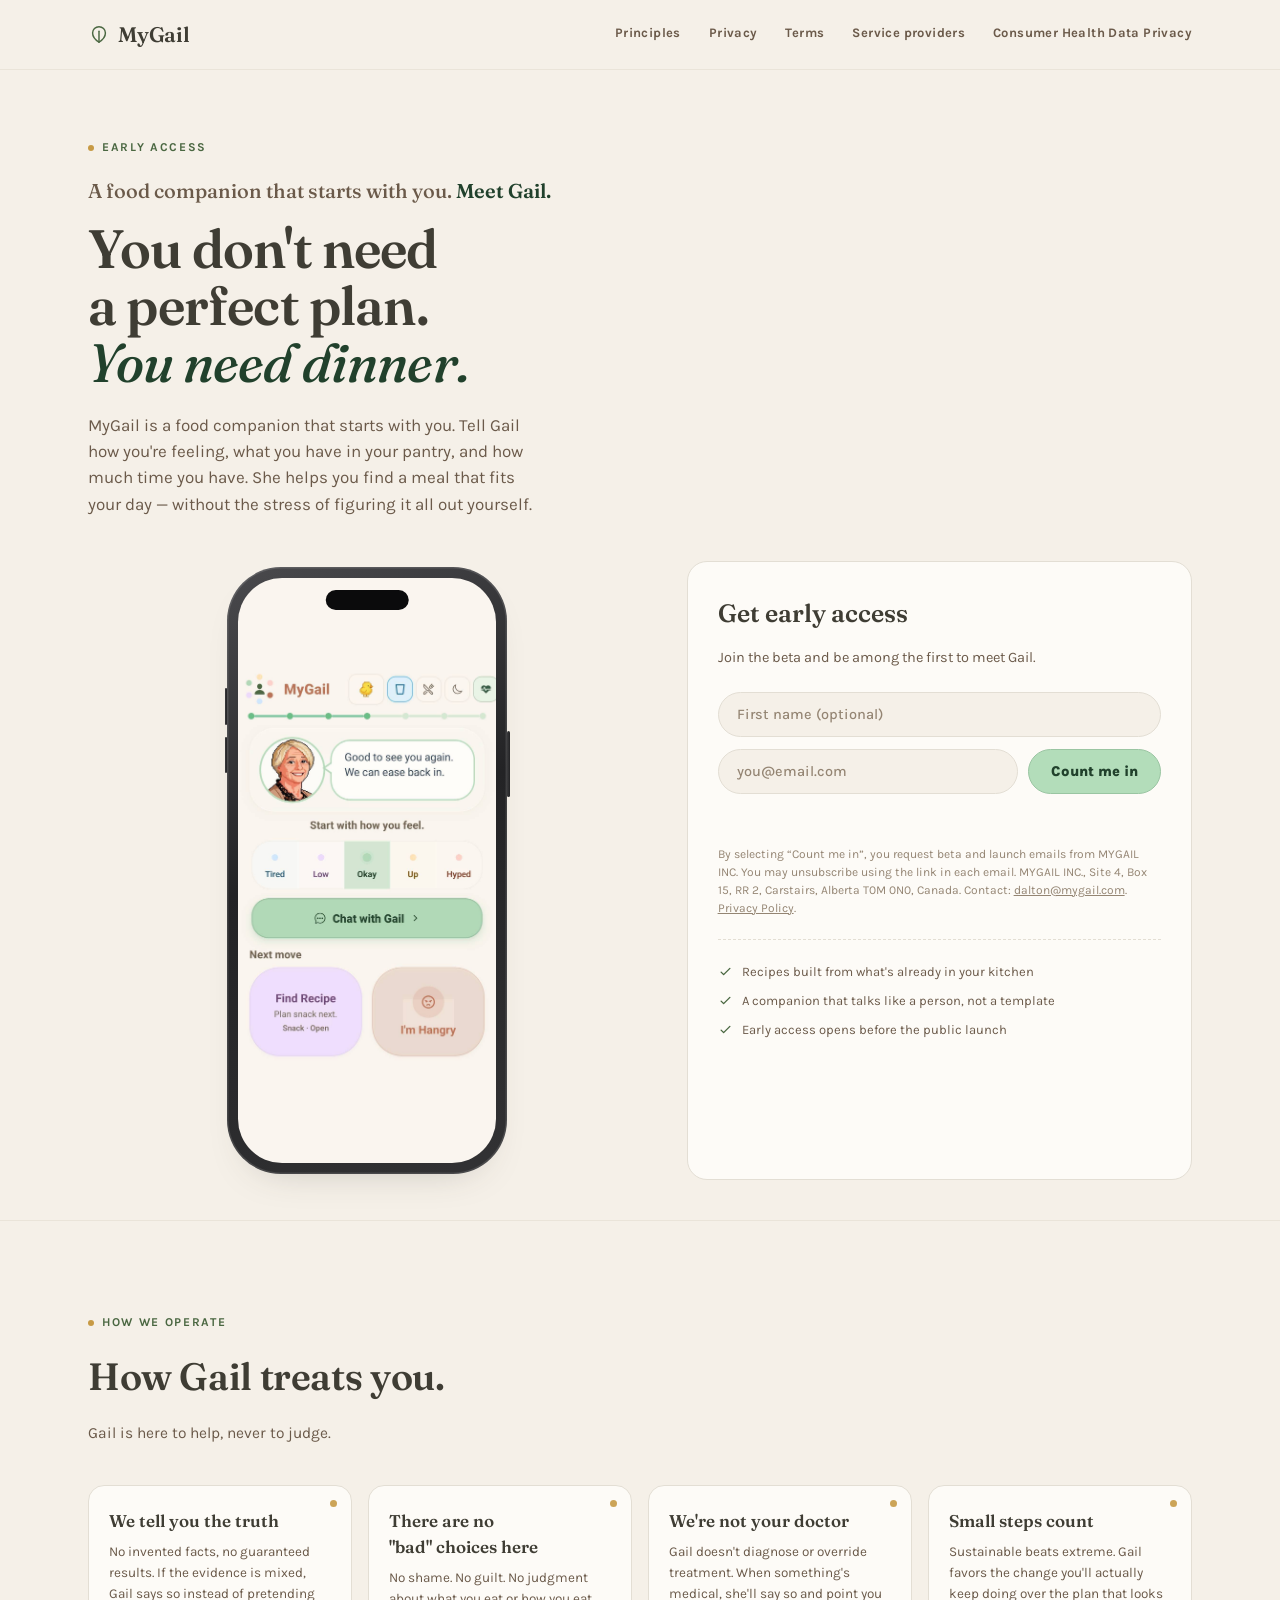
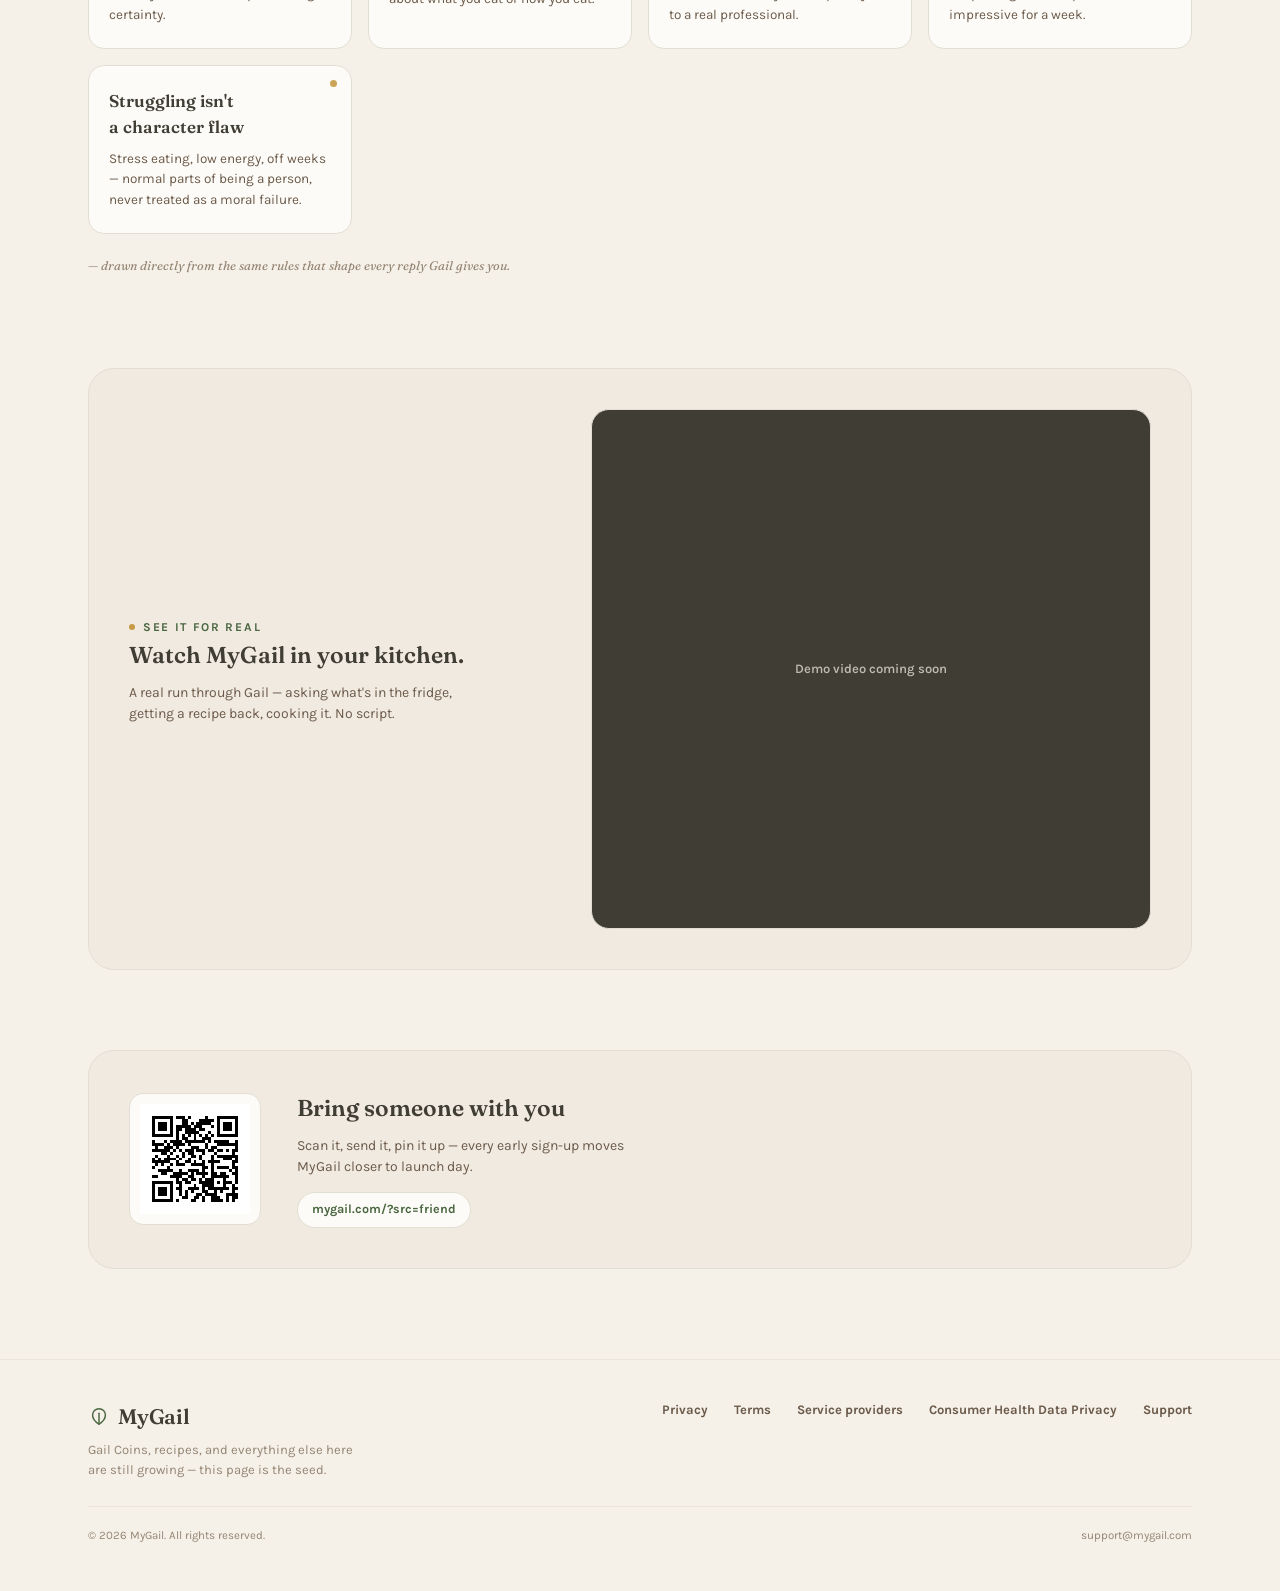
==== index.html @ 5f6d194d "Publish public MyGail website and November 2026 legal documents" ====
<!doctype html>
<html lang="en">
<head>
<meta charset="utf-8">
<meta name="viewport" content="width=device-width,initial-scale=1">
<title>MyGail — Get Early Access</title>
<meta name="description" content="MyGail is a food companion that starts with you. Tell Gail how you're feeling, what's in your pantry, and how much time you have — she helps you find a meal that fits your day. Join the beta.">
<link rel="preconnect" href="https://fonts.googleapis.com">
<link rel="preconnect" href="https://fonts.gstatic.com" crossorigin>
<link href="https://fonts.googleapis.com/css2?family=Fraunces:ital,opsz,wght@0,9..144,400..600;1,9..144,500&family=Karla:wght@500;600;700;800&display=swap" rel="stylesheet">
<!--
  Analytics: not wired up yet. Once you pick a tool (Plausible is a good
  privacy-friendly default that pairs well with a waitlist page), drop its
  snippet here. Example for Plausible:
  <script defer data-domain="mygail.com" src="https://plausible.io/js/script.js"></script>
-->
<style>
  :root {
    --ground: #F5F0E8;
    --surface: #FDFBF7;
    --surface-dim: #F1EAE0;
    --border: #E3DED4;
    --border-soft: #EAE4D9;
    --ink: #3F3D34;
    --ink-soft: #6B5A4A;
    --ink-faint: #948573;
    --sage: #B3DDBA;
    --sage-border: #9AC5A2;
    --sage-deep: #21412C;
    --moss: #4A6741;
    --honey: #C79A45;
    --honey-soft: #F1E4C8;
    --dinner-fill: #FFE8E3;
    --dinner-border: #EDC2B8;
    --shadow-soft: 0 18px 40px -28px rgba(63, 61, 52, 0.35);
    --radius-card: 20px;
    --radius-pill: 999px;
    --max: 1160px;
  }

  * { box-sizing: border-box; }
  html { scroll-behavior: smooth; }

  body {
    margin: 0;
    background: var(--ground);
    color: var(--ink);
    font-family: 'Karla', -apple-system, sans-serif;
    font-size: 16px;
    line-height: 1.55;
    -webkit-font-smoothing: antialiased;
  }

  img, svg, video { display: block; max-width: 100%; }

  a { color: inherit; }

  h1, h2, h3 {
    font-family: 'Fraunces', Georgia, serif;
    font-weight: 600;
    color: var(--ink);
    text-wrap: balance;
    margin: 0;
  }

  .wrap {
    max-width: var(--max);
    margin: 0 auto;
    padding: 0 28px;
  }

  .eyebrow {
    font-family: 'Karla', sans-serif;
    font-weight: 700;
    font-size: 12px;
    letter-spacing: 0.14em;
    text-transform: uppercase;
    color: var(--moss);
    display: inline-flex;
    align-items: center;
    gap: 8px;
  }

  .eyebrow .dot {
    width: 6px;
    height: 6px;
    border-radius: 50%;
    background: var(--honey);
  }

  /* ---------- header ---------- */
  header.site {
    position: sticky;
    top: 0;
    z-index: 20;
    background: rgba(245, 240, 232, 0.86);
    backdrop-filter: blur(10px);
    border-bottom: 1px solid var(--border-soft);
  }
  header.site .bar {
    display: flex;
    align-items: center;
    justify-content: space-between;
    padding: 18px 28px;
  }
  .wordmark {
    font-family: 'Fraunces', serif;
    font-weight: 600;
    font-size: 21px;
    letter-spacing: -0.01em;
    display: flex;
    align-items: center;
    gap: 8px;
    text-decoration: none;
    color: var(--ink);
  }
  .wordmark svg { width: 22px; height: 22px; }
  nav.site-nav {
    display: flex;
    gap: 28px;
    font-size: 13px;
    font-weight: 700;
    letter-spacing: 0.03em;
  }
  nav.site-nav a {
    text-decoration: none;
    color: var(--ink-soft);
    border-bottom: 1px solid transparent;
    padding-bottom: 2px;
    transition: color 0.15s ease, border-color 0.15s ease;
  }
  nav.site-nav a:hover, nav.site-nav a:focus-visible {
    color: var(--sage-deep);
    border-color: var(--sage-border);
  }
  @media (max-width: 620px) {
    nav.site-nav { display: none; }
  }

  /* ---------- hero ---------- */
  .hero {
    padding: 64px 0 40px;
  }
  .hero-head {
    max-width: 640px;
    margin-bottom: 44px;
  }
  .hero-head .eyebrow { margin-bottom: 18px; }
  .hero-lead {
    font-family: 'Fraunces', Georgia, serif;
    font-size: 20px;
    font-weight: 500;
    color: var(--ink-soft);
    margin: 0 0 14px;
  }
  .hero-lead strong { color: var(--sage-deep); font-weight: 600; }
  .hero-head h1 {
    font-size: clamp(34px, 5.4vw, 54px);
    line-height: 1.06;
    letter-spacing: -0.015em;
  }
  .hero-head h1 em {
    font-style: italic;
    font-weight: 500;
    color: var(--sage-deep);
  }
  .hero-head p.sub {
    margin-top: 20px;
    font-size: 17px;
    color: var(--ink-soft);
    max-width: 46ch;
  }

  .hero-grid {
    display: grid;
    grid-template-columns: minmax(0, 1.05fr) minmax(0, 0.95fr);
    gap: 40px;
    align-items: start;
  }
  @media (max-width: 880px) {
    .hero-grid { grid-template-columns: 1fr; gap: 32px; }
  }

  /* ---------- phone demo (real iPhone-style frame) ---------- */
  .phone-stage {
    display: flex;
    justify-content: center;
    padding: 6px 26px;
  }
  .phone {
    position: relative;
    width: 100%;
    max-width: 280px;
    aspect-ratio: 9 / 19.5;
    background: linear-gradient(155deg, #4a4a4d, #232325 45%, #323234 100%);
    border-radius: 54px;
    padding: 11px;
    box-shadow: var(--shadow-soft), inset 0 0 0 1.5px rgba(255,255,255,0.12);
  }
  .phone-btn {
    position: absolute;
    background: linear-gradient(90deg, #3a3a3c, #232325);
    border-radius: 3px;
  }
  .phone-btn-power { right: -2.5px; top: 27%; width: 2.5px; height: 11%; }
  .phone-btn-vol-up { left: -2.5px; top: 20%; width: 2.5px; height: 6%; }
  .phone-btn-vol-down { left: -2.5px; top: 28%; width: 2.5px; height: 6%; }
  .phone-screen {
    background: #FAF5EF;
    border-radius: 44px;
    height: 100%;
    position: relative;
    overflow: hidden;
    font-family: -apple-system, BlinkMacSystemFont, 'Segoe UI', Roboto, sans-serif;
  }
  .dynamic-island {
    position: absolute;
    top: 12px;
    left: 50%;
    transform: translateX(-50%);
    width: 32%;
    height: 3.2%;
    min-height: 20px;
    background: #0b0b0c;
    border-radius: 999px;
    z-index: 3;
  }
  .phone-real-shot {
    position: absolute;
    top: 15%;
    left: 0;
    right: 0;
    bottom: 0;
    width: 100%;
    height: 85%;
    object-fit: contain;
    object-position: top center;
    z-index: 1;
  }
  .phone-header {
    display: flex;
    align-items: center;
    gap: 9px;
    margin-bottom: 16px;
  }
  .phone-avatar {
    width: 34px;
    height: 34px;
    border-radius: 50%;
    overflow: hidden;
    border: 2px solid #B1D8B7;
    background: #fff;
    flex-shrink: 0;
  }
  .phone-avatar img {
    width: 100%;
    height: 100%;
    object-fit: cover;
    display: block;
  }
  .phone-header .name {
    font-weight: 800;
    font-size: 13.5px;
    color: var(--ink);
  }
  .phone-header .status {
    font-size: 11px;
    color: var(--moss);
    font-weight: 600;
  }

  .thread {
    flex: 1;
    display: flex;
    flex-direction: column;
    gap: 10px;
    justify-content: flex-end;
  }

  /* Bubble shape, colors, and side tail match the real ChatScreen exactly:
     white fill, a 2px identity-colored border (sage for Gail, blue for the
     user), uniform rounded corners, and a small triangular tail — not the
     generic solid-fill/cut-corner bubble pattern most chat mockups use. */
  .bubble {
    position: relative;
    max-width: 84%;
    padding: 10px 13px;
    border-radius: 20px;
    border-width: 2px;
    border-style: solid;
    background: #FFFFFF;
    color: #334155;
    font-size: 13.5px;
    font-weight: 600;
    line-height: 1.42;
    opacity: 0;
    transform: translateY(6px);
    animation: rise 0.38s ease forwards;
    box-shadow: 0 2px 8px rgba(63, 61, 52, 0.08);
  }
  @keyframes rise {
    to { opacity: 1; transform: translateY(0); }
  }
  .bubble.user {
    align-self: flex-end;
    border-color: #9EC4D1;
    margin-right: 8px;
  }
  .bubble.gail {
    align-self: flex-start;
    border-color: #B1D8B7;
    margin-left: 8px;
  }
  .bubble.gail::before, .bubble.gail::after,
  .bubble.user::before, .bubble.user::after {
    content: "";
    position: absolute;
    top: 50%;
    width: 0;
    height: 0;
    border-top: 6px solid transparent;
    border-bottom: 6px solid transparent;
  }
  .bubble.gail::before { left: -8px; margin-top: -6px; border-right: 8px solid #B1D8B7; }
  .bubble.gail::after { left: -6px; margin-top: -5px; border-top-width: 5px; border-bottom-width: 5px; border-right: 7px solid #FFFFFF; }
  .bubble.user::before { right: -8px; margin-top: -6px; border-left: 8px solid #9EC4D1; }
  .bubble.user::after { right: -6px; margin-top: -5px; border-top-width: 5px; border-bottom-width: 5px; border-left: 7px solid #FFFFFF; }
  .bubble.gail .cursor {
    display: inline-block;
    width: 2px;
    height: 12px;
    background: var(--ink-faint);
    margin-left: 2px;
    vertical-align: -2px;
    animation: blink 0.9s step-end infinite;
  }
  @keyframes blink { 50% { opacity: 0; } }

  /* Recipe card mirrors ChatRecipeCard's real cream/tan surface, not a
     generic accent-colored card. */
  .recipe-card {
    align-self: flex-start;
    max-width: 84%;
    background: #FFFDF9;
    border: 1px solid #E2D8CB;
    border-radius: 16px;
    padding: 11px 13px;
    margin-left: 8px;
    opacity: 0;
    transform: translateY(6px) scale(0.97);
    animation: rise 0.42s ease forwards;
  }
  .recipe-card .tag {
    display: inline-block;
    font-size: 10px;
    font-weight: 900;
    letter-spacing: 0.06em;
    text-transform: uppercase;
    color: #4F8A47;
    background: #E4F4E0;
    padding: 2px 8px;
    border-radius: 999px;
    margin-bottom: 6px;
  }
  .recipe-card .name {
    font-weight: 800;
    font-size: 15px;
    color: #334155;
    margin-bottom: 5px;
  }
  .recipe-card .meta {
    display: flex;
    gap: 10px;
    font-size: 11px;
    font-weight: 700;
    color: #64748B;
  }

  .phone-input {
    margin-top: 14px;
    display: flex;
    align-items: center;
    gap: 8px;
    background: var(--surface);
    border: 1px solid var(--border);
    border-radius: var(--radius-pill);
    padding: 9px 8px 9px 15px;
  }
  .phone-input .ph {
    flex: 1;
    font-size: 12px;
    font-weight: 500;
    color: var(--ink-faint);
  }
  .phone-input .send {
    width: 26px;
    height: 26px;
    border-radius: 50%;
    background: var(--sage-deep);
    flex-shrink: 0;
  }

  /* ---------- signup card ---------- */
  .signup-card {
    background: var(--surface);
    border: 1px solid var(--border);
    border-radius: var(--radius-card);
    padding: 32px 30px 28px;
    height: 100%;
  }
  .signup-card h2 {
    font-size: 25px;
    margin-bottom: 10px;
  }
  .signup-card p.lead {
    color: var(--ink-soft);
    font-size: 14.5px;
    margin-bottom: 22px;
    max-width: 40ch;
  }
  form.signup {
    display: flex;
    flex-direction: column;
    gap: 12px;
  }
  .field-row {
    display: flex;
    gap: 10px;
  }
  input[type="email"], input.name-field {
    flex: 1;
    width: 100%;
    font-family: 'Karla', sans-serif;
    font-size: 14.5px;
    font-weight: 600;
    color: var(--ink);
    background: var(--ground);
    border: 1px solid var(--border);
    border-radius: var(--radius-pill);
    padding: 13px 18px;
    outline: none;
    transition: border-color 0.15s ease, box-shadow 0.15s ease;
  }
  input[type="email"]::placeholder, input.name-field::placeholder { color: var(--ink-faint); font-weight: 500; }
  input[type="email"]:focus-visible, input.name-field:focus-visible {
    border-color: var(--sage-border);
    box-shadow: 0 0 0 3px rgba(154, 197, 162, 0.35);
  }
  button.cta {
    font-family: 'Karla', sans-serif;
    font-weight: 800;
    font-size: 14.5px;
    color: var(--sage-deep);
    background: var(--sage);
    border: 1px solid var(--sage-border);
    border-radius: var(--radius-pill);
    padding: 13px 22px;
    cursor: pointer;
    transition: transform 0.12s ease, background 0.15s ease;
  }
  button.cta:hover { background: #A5D4AD; }
  button.cta:active { transform: scale(0.98); }
  button.cta:focus-visible { outline: 3px solid var(--sage-deep); outline-offset: 2px; }
  button.cta:disabled { opacity: 0.6; cursor: default; }

  .fine-print {
    margin-top: 14px;
    font-size: 12px;
    color: var(--ink-faint);
    line-height: 1.5;
  }

  .form-note {
    margin-top: 12px;
    font-size: 13px;
    font-weight: 600;
    line-height: 1.5;
  }
  .form-note.ok { color: var(--moss); }
  .form-note.err { color: #8A4A3A; }

  .signup-divider {
    margin: 22px 0;
    border-top: 1px dashed var(--border);
  }

  .signup-facts {
    display: flex;
    flex-direction: column;
    gap: 9px;
  }
  .signup-facts .fact {
    display: flex;
    gap: 9px;
    align-items: flex-start;
    font-size: 13px;
    color: var(--ink-soft);
  }
  .signup-facts svg { flex-shrink: 0; margin-top: 2px; width: 15px; height: 15px; color: var(--moss); }

  /* ---------- principles ---------- */
  .principles {
    padding: 88px 0 70px;
    border-top: 1px solid var(--border-soft);
  }
  .section-head {
    max-width: 620px;
    margin-bottom: 40px;
  }
  .section-head .eyebrow { margin-bottom: 16px; }
  .section-head h2 {
    font-size: clamp(28px, 3.6vw, 38px);
    letter-spacing: -0.01em;
  }
  .section-head p {
    margin-top: 14px;
    color: var(--ink-soft);
    font-size: 15.5px;
    max-width: 52ch;
  }

  .principle-grid {
    display: grid;
    grid-template-columns: repeat(auto-fit, minmax(230px, 1fr));
    gap: 16px;
  }
  .principle-card {
    background: var(--surface);
    border: 1px solid var(--border);
    border-radius: 16px;
    padding: 22px 20px;
    position: relative;
  }
  .principle-card::before {
    content: "";
    position: absolute;
    top: 14px;
    right: 14px;
    width: 7px;
    height: 7px;
    border-radius: 50%;
    background: var(--honey);
    opacity: 0.9;
  }
  .principle-card h3 {
    font-size: 17px;
    font-weight: 600;
    margin-bottom: 8px;
    padding-right: 14px;
  }
  .principle-card p {
    font-size: 13.5px;
    color: var(--ink-soft);
    line-height: 1.55;
    margin: 0;
  }
  .principle-source {
    margin-top: 22px;
    font-size: 12.5px;
    color: var(--ink-faint);
    font-style: italic;
    font-family: 'Fraunces', serif;
  }

  /* ---------- demo video ---------- */
  .demo {
    padding: 10px 0 70px;
  }
  .demo-frame {
    background: var(--surface-dim);
    border: 1px solid var(--border);
    border-radius: 26px;
    padding: 40px;
    display: grid;
    grid-template-columns: 1fr minmax(0, 560px);
    gap: 36px;
    align-items: center;
  }
  @media (max-width: 780px) {
    .demo-frame { grid-template-columns: 1fr; padding: 32px 24px; }
  }
  .demo-copy h2 { font-size: 23px; margin-bottom: 8px; }
  .demo-copy p { color: var(--ink-soft); font-size: 14px; max-width: 42ch; margin: 0; }
  .demo-video {
    width: 100%;
    aspect-ratio: 9 / 16;
    max-height: 520px;
    background: var(--ink);
    border-radius: 18px;
    border: 1px solid var(--border);
    overflow: hidden;
  }
  .demo-video video { width: 100%; height: 100%; object-fit: cover; }
  .demo-video .demo-pending {
    width: 100%;
    height: 100%;
    display: flex;
    align-items: center;
    justify-content: center;
    padding: 24px;
    text-align: center;
    color: var(--ground);
    font-size: 13px;
    font-weight: 600;
    opacity: 0.7;
  }

  /* ---------- share / qr ---------- */
  .share {
    padding: 10px 0 90px;
  }
  .share-card {
    background: var(--surface-dim);
    border: 1px solid var(--border);
    border-radius: 26px;
    padding: 40px;
    display: grid;
    grid-template-columns: auto 1fr;
    gap: 36px;
    align-items: center;
  }
  @media (max-width: 700px) {
    .share-card { grid-template-columns: 1fr; justify-items: center; text-align: center; padding: 32px 24px; }
  }
  .qr-tile {
    width: 132px;
    height: 132px;
    background: var(--surface);
    border: 1px solid var(--border);
    border-radius: 14px;
    padding: 10px;
    flex-shrink: 0;
  }
  .qr-tile img { width: 100%; height: 100%; display: block; }
  .share-copy h2 {
    font-size: 23px;
    margin-bottom: 8px;
  }
  .share-copy p {
    color: var(--ink-soft);
    font-size: 14px;
    max-width: 46ch;
    margin: 0 0 14px;
  }
  .share-tag {
    display: inline-flex;
    align-items: center;
    gap: 7px;
    background: var(--surface);
    border: 1px solid var(--border);
    border-radius: var(--radius-pill);
    padding: 7px 14px;
    font-size: 12.5px;
    font-weight: 700;
    color: var(--moss);
    font-family: 'Karla', monospace;
  }

  /* ---------- footer ---------- */
  footer.site {
    border-top: 1px solid var(--border-soft);
    padding: 40px 0 46px;
  }
  .footer-row {
    display: flex;
    justify-content: space-between;
    align-items: flex-start;
    gap: 24px;
    flex-wrap: wrap;
  }
  .footer-brand .wordmark { margin-bottom: 8px; }
  .footer-brand p {
    font-size: 13px;
    color: var(--ink-faint);
    max-width: 34ch;
    margin: 0;
  }
  .footer-links {
    display: flex;
    gap: 26px;
    font-size: 13px;
    font-weight: 700;
  }
  .footer-links a { text-decoration: none; color: var(--ink-soft); }
  .footer-links a:hover { color: var(--sage-deep); }
  .footer-legal {
    margin-top: 26px;
    padding-top: 20px;
    border-top: 1px solid var(--border-soft);
    font-size: 11.5px;
    color: var(--ink-faint);
    display: flex;
    justify-content: space-between;
    flex-wrap: wrap;
    gap: 8px;
  }

  @media (prefers-reduced-motion: reduce) {
    .bubble, .recipe-card { animation-duration: 0.01ms !important; }
    .cursor { animation: none !important; }
  }
</style>
</head>
<body>

<header class="site">
  <div class="wrap bar">
    <a class="wordmark" href="#top">
      <svg viewBox="0 0 24 24" fill="none"><path d="M12 21c-4-2.5-7-6-7-10a7 7 0 0 1 14 0c0 4-3 7.5-7 10Z" stroke="#4A6741" stroke-width="1.6"/><path d="M12 21V9" stroke="#4A6741" stroke-width="1.6" stroke-linecap="round"/></svg>
      MyGail
    </a>
    <nav class="site-nav">
      <a href="#principles">Principles</a>
      <a href="privacy.html">Privacy</a>
      <a href="terms.html">Terms</a>
      <a href="subprocessors.html">Service providers</a>
      <a href="consumer-health-privacy.html">Consumer Health Data Privacy</a>
    </nav>
  </div>
</header>

<main id="top">
  <section class="hero">
    <div class="wrap">
      <div class="hero-head">
        <span class="eyebrow"><span class="dot"></span>Early access</span>
        <p class="hero-lead">A food companion that starts with you. <strong>Meet Gail.</strong></p>
        <h1>You don't need a perfect plan.<br><em>You need dinner.</em></h1>
        <p class="sub">MyGail is a food companion that starts with you. Tell Gail how you're feeling, what you have in your pantry, and how much time you have. She helps you find a meal that fits your day — without the stress of figuring it all out yourself.</p>
      </div>

      <div class="hero-grid">
        <div class="phone-stage">
          <div class="phone">
            <div class="phone-btn phone-btn-power"></div>
            <div class="phone-btn phone-btn-vol-up"></div>
            <div class="phone-btn phone-btn-vol-down"></div>
            <div class="phone-screen">
              <div class="dynamic-island"></div>
              <img class="phone-real-shot" src="assets/home-screenshot.jpg" alt="MyGail Home screen — real screenshot of the app" />
            </div>
          </div>
        </div>

        <div class="signup-card">
          <h2>Get early access</h2>
          <p class="lead">Join the beta and be among the first to meet Gail.</p>
          <form class="signup" id="signupForm" action="https://app.kit.com/forms/9848739/subscriptions" method="post">
            <input type="text" name="fields[first_name]" id="signupName" class="name-field" placeholder="First name (optional)" aria-label="First name" />
            <div class="field-row">
              <input type="email" name="email_address" id="signupEmail" placeholder="you@email.com" required aria-label="Email address" />
              <button class="cta" type="submit">Count me in</button>
            </div>
            <p class="form-note" id="signupNote" role="status" aria-live="polite"></p>
          </form>
          <p class="fine-print">By selecting “Count me in”, you request beta and launch emails from MYGAIL INC. You may unsubscribe using the link in each email. MYGAIL INC., Site 4, Box 15, RR 2, Carstairs, Alberta T0M 0N0, Canada. Contact: <a href="mailto:dalton@mygail.com">dalton@mygail.com</a>. <a href="privacy.html">Privacy Policy</a>.</p>

          <div class="signup-divider"></div>

          <div class="signup-facts">
            <div class="fact">
              <svg viewBox="0 0 24 24" fill="none"><path d="M5 13l4 4L19 7" stroke="currentColor" stroke-width="2.2" stroke-linecap="round" stroke-linejoin="round"/></svg>
              Recipes built from what's already in your kitchen
            </div>
            <div class="fact">
              <svg viewBox="0 0 24 24" fill="none"><path d="M5 13l4 4L19 7" stroke="currentColor" stroke-width="2.2" stroke-linecap="round" stroke-linejoin="round"/></svg>
              A companion that talks like a person, not a template
            </div>
            <div class="fact">
              <svg viewBox="0 0 24 24" fill="none"><path d="M5 13l4 4L19 7" stroke="currentColor" stroke-width="2.2" stroke-linecap="round" stroke-linejoin="round"/></svg>
              Early access opens before the public launch
            </div>
          </div>
        </div>
      </div>
    </div>
  </section>

  <section class="principles" id="principles">
    <div class="wrap">
      <div class="section-head">
        <span class="eyebrow"><span class="dot"></span>How we operate</span>
        <h2>How Gail treats you.</h2>
        <p>Gail is here to help, never to judge.</p>
      </div>
      <div class="principle-grid">
        <div class="principle-card">
          <h3>We tell you the truth</h3>
          <p>No invented facts, no guaranteed results. If the evidence is mixed, Gail says so instead of pretending certainty.</p>
        </div>
        <div class="principle-card">
          <h3>There are no "bad" choices here</h3>
          <p>No shame. No guilt. No judgment about what you eat or how you eat.</p>
        </div>
        <div class="principle-card">
          <h3>We're not your doctor</h3>
          <p>Gail doesn't diagnose or override treatment. When something's medical, she'll say so and point you to a real professional.</p>
        </div>
        <div class="principle-card">
          <h3>Small steps count</h3>
          <p>Sustainable beats extreme. Gail favors the change you'll actually keep doing over the plan that looks impressive for a week.</p>
        </div>
        <div class="principle-card">
          <h3>Struggling isn't a character flaw</h3>
          <p>Stress eating, low energy, off weeks — normal parts of being a person, never treated as a moral failure.</p>
        </div>
      </div>
      <p class="principle-source">— drawn directly from the same rules that shape every reply Gail gives you.</p>
    </div>
  </section>

  <section class="demo">
    <div class="wrap">
      <div class="demo-frame">
        <div class="demo-copy">
          <span class="eyebrow"><span class="dot"></span>See it for real</span>
          <h2>Watch MyGail in your kitchen.</h2>
          <p>A real run through Gail — asking what's in the fridge, getting a recipe back, cooking it. No script.</p>
        </div>
        <!--
          Video pending. Swap the div below for:
          <video controls poster="assets/demo-poster.jpg" preload="none">
            <source src="assets/demo.mp4" type="video/mp4">
          </video>
          Use a real screen recording trimmed to ~20-40s and compressed
          (the raw Desktop recordings are 35-280MB — way too big to ship on
          a landing page; run them through ffmpeg / HandBrake first).
        -->
        <div class="demo-video">
          <div class="demo-pending">Demo video coming soon</div>
        </div>
      </div>
    </div>
  </section>

  <section class="share">
    <div class="wrap">
      <div class="share-card">
        <a class="qr-tile" href="https://mygail.com/?src=friend" aria-label="Open the MyGail early access page">
          <img src="assets/mygail-friend-qr.svg" alt="QR code for the MyGail early access page" />
        </a>
        <div class="share-copy">
          <h2>Bring someone with you</h2>
          <p>Scan it, send it, pin it up — every early sign-up moves MyGail closer to launch day.</p>
          <span class="share-tag">mygail.com/?src=friend</span>
        </div>
      </div>
    </div>
  </section>
</main>

<footer class="site">
  <div class="wrap">
    <div class="footer-row">
      <div class="footer-brand">
        <a class="wordmark" href="#top">
          <svg viewBox="0 0 24 24" fill="none"><path d="M12 21c-4-2.5-7-6-7-10a7 7 0 0 1 14 0c0 4-3 7.5-7 10Z" stroke="#4A6741" stroke-width="1.6"/><path d="M12 21V9" stroke="#4A6741" stroke-width="1.6" stroke-linecap="round"/></svg>
          MyGail
        </a>
        <p>Gail Coins, recipes, and everything else here are still growing — this page is the seed.</p>
      </div>
      <div class="footer-links">
        <a href="privacy.html">Privacy</a>
        <a href="terms.html">Terms</a>
      <a href="subprocessors.html">Service providers</a>
      <a href="consumer-health-privacy.html">Consumer Health Data Privacy</a>
        <a href="mailto:support@mygail.com">Support</a>
      </div>
    </div>
    <div class="footer-legal">
      <span>&copy; 2026 MyGail. All rights reserved.</span>
      <span>support@mygail.com</span>
    </div>
  </div>
</footer>

<script>
// Kit signup wiring — live form 9848739. This uses Kit's credential-free
// public form endpoint; confirmation and welcome emails are configured in Kit.
(function () {
  var form = document.getElementById('signupForm');
  var emailInput = document.getElementById('signupEmail');
  var note = document.getElementById('signupNote');
  var button = form.querySelector('button.cta');

  function setNote(text, kind) {
    note.textContent = text;
    note.className = 'form-note' + (kind ? ' ' + kind : '');
  }

  form.addEventListener('submit', async function (e) {
    e.preventDefault();

    var email = emailInput.value.trim();
    if (!email) return;
    button.disabled = true;
    setNote('Sending…');

    try {
      var resp = await fetch(form.action, {
        method: 'POST',
        headers: { 'Accept': 'application/json' },
        body: new FormData(form)
      });
      var data = await resp.json().catch(function () { return {}; });

      if (resp.ok && data.status === 'success') {
        setNote('Almost there — check your email to confirm.', 'ok');
        form.reset();
      } else if (resp.ok && data.status === 'quarantined' && data.url) {
        window.location.assign(data.url);
      } else {
        setNote(data.message || "Couldn't sign you up — check the email and try again.", 'err');
      }
    } catch (err) {
      setNote("Something went wrong — try again in a moment.", 'err');
    } finally {
      button.disabled = false;
    }
  });
})();
</script>
</body>
</html>
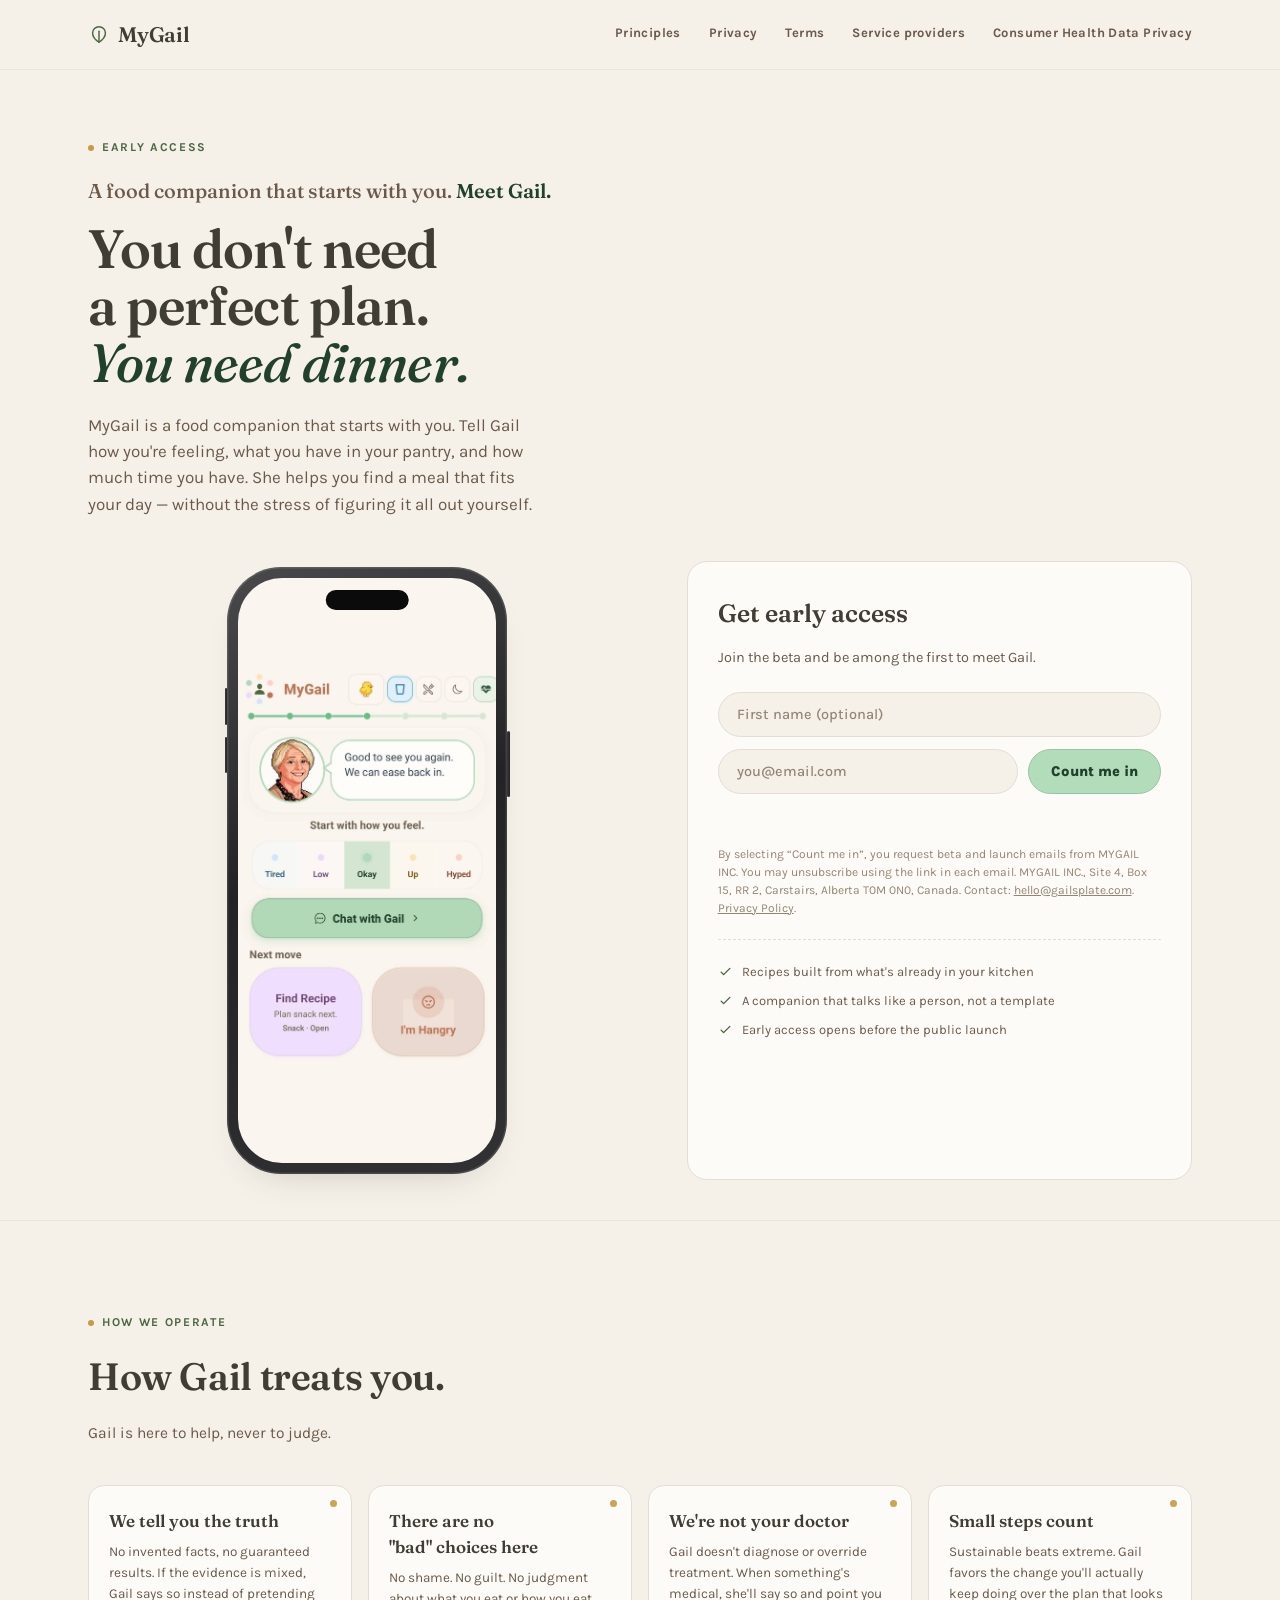
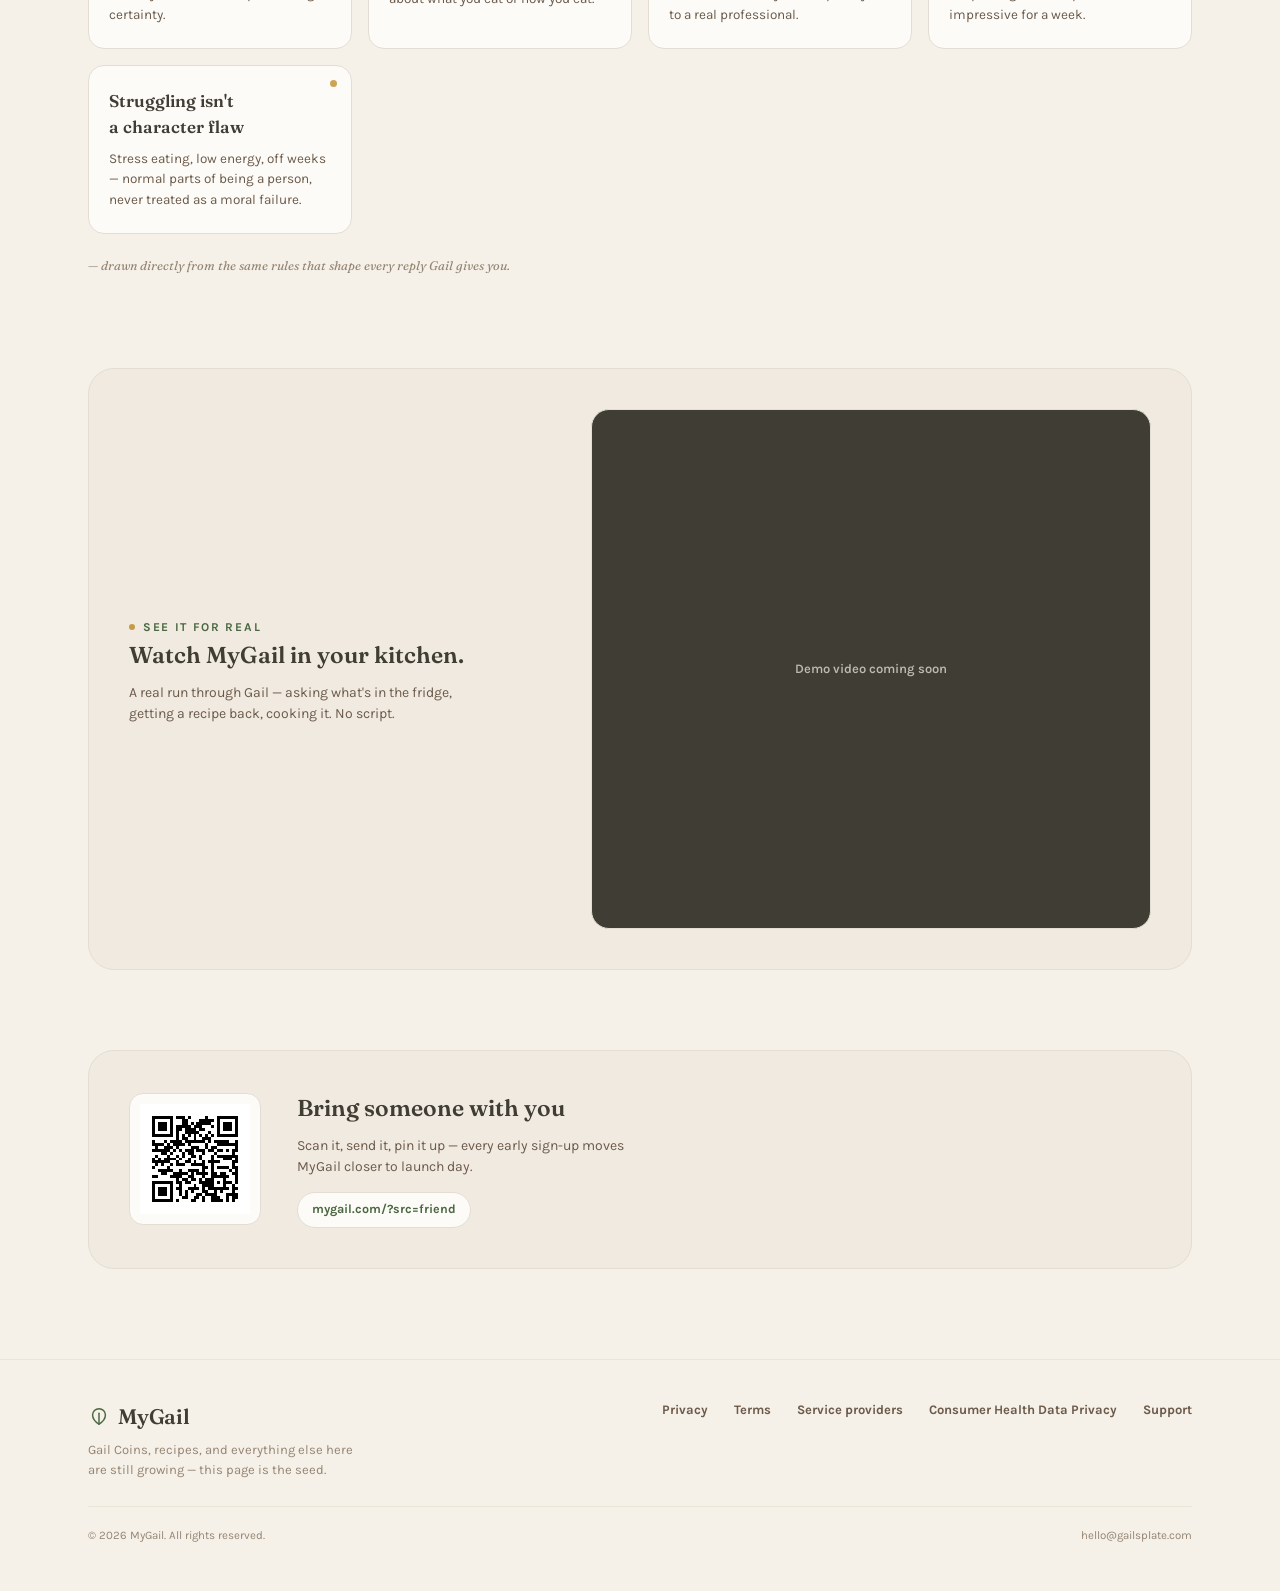
==== commit 9f848102: "Publish accepted October 31 counsel policies without added legal clauses" ====
--- a/index.html
+++ b/index.html
@@ -753,7 +753,7 @@
             </div>
             <p class="form-note" id="signupNote" role="status" aria-live="polite"></p>
           </form>
-          <p class="fine-print">By selecting “Count me in”, you request beta and launch emails from MYGAIL INC. You may unsubscribe using the link in each email. MYGAIL INC., Site 4, Box 15, RR 2, Carstairs, Alberta T0M 0N0, Canada. Contact: <a href="mailto:dalton@mygail.com">dalton@mygail.com</a>. <a href="privacy.html">Privacy Policy</a>.</p>
+          <p class="fine-print">By selecting “Count me in”, you request beta and launch emails from MYGAIL INC. You may unsubscribe using the link in each email. MYGAIL INC., Site 4, Box 15, RR 2, Carstairs, Alberta T0M 0N0, Canada. Contact: <a href="mailto:hello@gailsplate.com">hello@gailsplate.com</a>. <a href="privacy.html">Privacy Policy</a>.</p>
 
           <div class="signup-divider"></div>
 
@@ -864,12 +864,12 @@
         <a href="terms.html">Terms</a>
       <a href="subprocessors.html">Service providers</a>
       <a href="consumer-health-privacy.html">Consumer Health Data Privacy</a>
-        <a href="mailto:support@mygail.com">Support</a>
+        <a href="mailto:hello@gailsplate.com">Support</a>
       </div>
     </div>
     <div class="footer-legal">
       <span>&copy; 2026 MyGail. All rights reserved.</span>
-      <span>support@mygail.com</span>
+      <span>hello@gailsplate.com</span>
     </div>
   </div>
 </footer>
